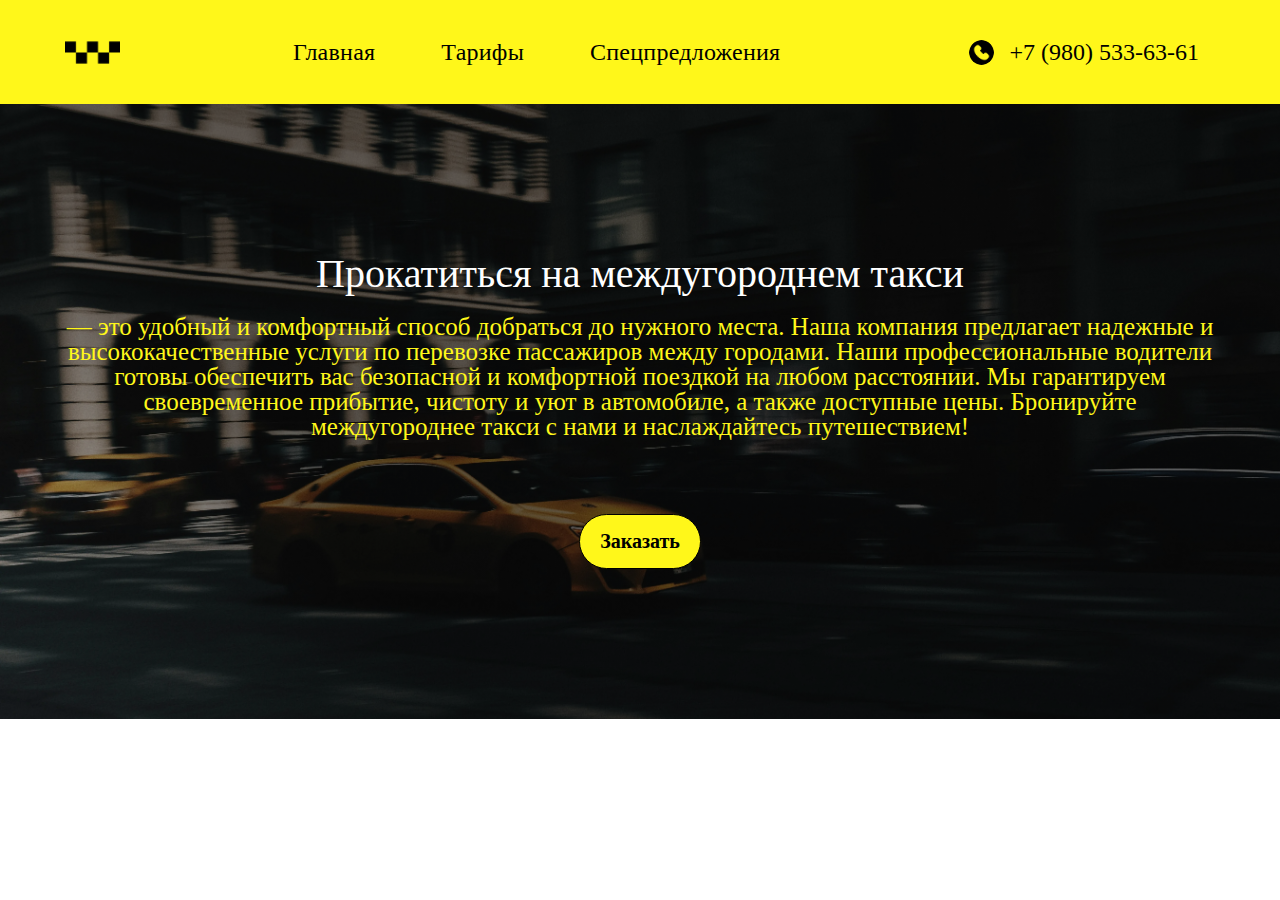
==== index.html @ 857a5210 "Add files via upload" ====
<!DOCTYPE html>
<html lang="ru">

<head>
	<title>Главная</title>
	<meta charset="UTF-8">
	<meta name="format-detection" content="telephone=no">
	<!-- <style>body{opacity: 0;}</style> -->
	<link rel="stylesheet" href="css/style.min.css?_v=20240414202553">
	<link rel="shortcut icon" href="favicon.ico">
	<!-- <meta name="robots" content="noindex, nofollow"> -->
	<meta name="viewport" content="width=device-width, initial-scale=1.0">
</head>

<body>
	<div class="wrapper">
		<header class="header">
			<div class="header__container _container">
				<a href="#"><picture><source srcset="img/taxi-logo.webp" type="image/webp"><img class="header__logo" src="img/taxi-logo.png" img></picture></a>
				<div class="header__menu menu">
					<button type="button" class="menu__icon icon-menu"><span></span></button>
					<nav class="menu__body">
						<ul class="menu__list">
							<li class="menu__item"><a href="" class="menu__link">Главная</a></li>
							<li class="menu__item"><a href="" class="menu__link">Тарифы</a></li>
							<li class="menu__item"><a href="" class="menu__link">Спецпредложения</a></li>
						</ul>
					</nav>
				</div>
				<div class="header__phone"><a class="phone__link" href="tel:+79805336361">+7 (980) 533-63-61</a></div>
			</div>
		</header>
		<main class="page">
			<section class="section__order" id="section-order">
				<div class="section__contaner __container">
					<h1 class="order__title">
						Прокатиться на междугороднем такси

					</h1>
					<p class="order__descriprtion">
						— это удобный и комфортный способ добраться до нужного места. Наша компания предлагает надежные и высококачественные услуги по перевозке пассажиров между городами. Наши профессиональные водители готовы обеспечить вас безопасной и комфортной поездкой на любом расстоянии. Мы гарантируем своевременное прибытие, чистоту и уют в автомобиле, а также доступные цены. Бронируйте междугороднее такси с нами и наслаждайтесь путешествием!
					</p>
					<button class="order__btn">Заказать</button>
				</div>
			</section>
		</main>
		<footer class="footer">
			<div class="footer__container">
			</div>
		</footer>
	</div>
	<script src="js/app.min.js?_v=20240414202553"></script>
</body>

</html>
---- css/style.min.css ----
@charset "UTF-8";*{padding:0;margin:0;border:0}*,:after,:before{-webkit-box-sizing:border-box;box-sizing:border-box}body,html{height:100%;min-width:320px}body{color:#000;line-height:1;font-family:"";font-size:.875rem;-ms-text-size-adjust:100%;-moz-text-size-adjust:100%;-webkit-text-size-adjust:100%;-webkit-font-smoothing:antialiased;-moz-osx-font-smoothing:grayscale}button,input,textarea{font-family:"";font-size:inherit}button{cursor:pointer;color:inherit;background-color:inherit}a{color:inherit}a:link,a:visited{text-decoration:none}a:hover{text-decoration:none}ul li{list-style:none}img{vertical-align:top}h1,h2,h3,h4,h5,h6{font-weight:inherit;font-size:inherit}.lock body{overflow:hidden;-ms-touch-action:none;touch-action:none}.wrapper{min-height:100%;display:-webkit-box;display:-ms-flexbox;display:flex;-webkit-box-orient:vertical;-webkit-box-direction:normal;-ms-flex-direction:column;flex-direction:column;overflow:hidden}.wrapper>main{-webkit-box-flex:1;-ms-flex:1 1 auto;flex:1 1 auto}.wrapper>*{min-width:0}[class*=__container]{margin:0 auto;max-width:71.875rem;-webkit-box-sizing:content-box;box-sizing:content-box}[class*=-ibg]{position:relative}[class*=-ibg] img{position:absolute;width:100%;height:100%;top:0;left:0;-o-object-fit:cover;object-fit:cover}[class*=-ibg_contain] img{-o-object-fit:contain;object-fit:contain}.header{background-color:#fff71a;font-size:24px;-webkit-box-shadow:0 5px 5px #000;box-shadow:0 5px 5px #000}.header__container{display:-webkit-box;display:-ms-flexbox;display:flex;-webkit-box-pack:justify;-ms-flex-pack:justify;justify-content:space-between;-webkit-box-align:center;-ms-flex-align:center;align-items:center}.header__logo{width:55px;height:55px}.header__menu{-webkit-box-align:center;-ms-flex-align:center;align-items:center;display:-webkit-box;display:-ms-flexbox;display:flex}.header__phone{display:-webkit-box;display:-ms-flexbox;display:flex;-webkit-transition:all ease-in-out .3s;transition:all ease-in-out .3s;-webkit-box-align:center;-ms-flex-align:center;align-items:center;padding:0 16px}.no-webp .header__phone::before{background:url(../img/phone.png) no-repeat left/cover}.header__phone::before{content:"";margin:0 15px 0 0;width:25px;height:25px;border-radius:50px}.header__phone a{display:block;padding:40px 0}.menu__list li:last-child{margin:0}.menu__item{font-weight:500;letter-spacing:.01em;color:#000;-webkit-transition:all .3s ease-in;transition:all .3s ease-in}.menu__link{display:block;padding:40px 33px}.icon-menu{display:none}.icon-menu{display:none}.no-webp .section__order{background:linear-gradient(57.79deg,rgba(0,0,0,.15),rgba(0,0,0,.59) 27.19% 81.02%),url(../img/order-background.jpg) no-repeat top/cover}.section__order{display:-webkit-box;display:-ms-flexbox;display:flex;padding:150px 0;height:100%;text-align:center;-webkit-box-align:center;-ms-flex-align:center;align-items:center}.order__title{font-size:40px;color:#fff}.order__descriprtion{margin:20px 0 0;color:#fff71a;display:-webkit-box;display:-ms-flexbox;display:flex;font-size:25px}.order__btn{margin:75px 0 0 0;padding:15px 20px;background-color:#fff71a;font-size:20px;border-radius:50px;border:1px solid #000;font-weight:700;-webkit-transition:all .3s ease-out;transition:all .3s ease-out}@media (min-width:47.99875em){.header__phone:hover{background-color:#000;color:#fff71a}.no-webp .header__phone:hover::before{background:url(../img/phone-hover.png) no-repeat left/cover}.header__phone:hover::before{content:"";background-color:#fff71a}.menu__list{display:-webkit-box;display:-ms-flexbox;display:flex}.menu__item:hover{background-color:#000;color:#fff71a}.order__btn:hover{background-color:#000;color:#fff71a;border:1px solid #fff71a}}@media (max-width:73.75em){[class*=__container]{max-width:60.625rem}}@media (max-width:61.99875em){[class*=__container]{max-width:46.875rem}}@media (max-width:47.99875em){[class*=__container]{max-width:none;padding:0 .9375rem}.header{font-size:18px}.header__container a{-webkit-box-ordinal-group:2;-ms-flex-order:1;order:1}.header__menu{padding:10px 0}.menu__body{-webkit-transform:translate(0,-100%);-ms-transform:translate(0,-100%);transform:translate(0,-100%);-webkit-transition:all .4s ease-in;transition:all .4s ease-in;position:fixed;width:100%;height:100%;top:0;left:0;overflow:auto;padding:60px 10px 30px 10px;background:rgba(255,255,255,.7)}.menu-open .menu__body{-webkit-transform:translate(0,0);-ms-transform:translate(0,0);transform:translate(0,0)}.menu__item{font-size:20px;display:block;text-align:center}.icon-menu{display:block;position:relative;width:1.875rem;height:1.125rem;cursor:pointer;z-index:5}.icon-menu span,.icon-menu::after,.icon-menu::before{content:"";-webkit-transition:all .3s ease 0s;transition:all .3s ease 0s;right:0;position:absolute;width:100%;height:.125rem;background-color:#000}.icon-menu::before{top:0}.icon-menu::after{bottom:0}.icon-menu span{top:calc(50% - .0625rem)}.menu-open .icon-menu span{width:0}.menu-open .icon-menu::before{top:calc(50% - .0625rem);-webkit-transform:rotate(-45deg);-ms-transform:rotate(-45deg);transform:rotate(-45deg)}.menu-open .icon-menu::after{bottom:calc(50% - .0625rem);-webkit-transform:rotate(45deg);-ms-transform:rotate(45deg);transform:rotate(45deg)}.icon-menu{display:block;position:relative;width:1.875rem;height:1.125rem;cursor:pointer;z-index:5}.icon-menu span,.icon-menu::after,.icon-menu::before{content:"";-webkit-transition:all .3s ease 0s;transition:all .3s ease 0s;right:0;position:absolute;width:100%;height:.125rem;background-color:#000}.icon-menu::before{top:0}.icon-menu::after{bottom:0}.icon-menu span{top:calc(50% - .0625rem)}.menu-open .icon-menu span{width:0}.menu-open .icon-menu::before{top:calc(50% - .0625rem);-webkit-transform:rotate(-45deg);-ms-transform:rotate(-45deg);transform:rotate(-45deg)}.menu-open .icon-menu::after{bottom:calc(50% - .0625rem);-webkit-transform:rotate(45deg);-ms-transform:rotate(45deg);transform:rotate(45deg)}}.webp .header__phone::before{background:url(../img/phone.webp) no-repeat left/cover}.webp .section__order{background:linear-gradient(57.79deg,rgba(0,0,0,.15),rgba(0,0,0,.59) 27.19% 81.02%),url(../img/order-background.webp) no-repeat top/cover}@media (min-width:47.99875em){.webp .header__phone:hover::before{background:url(../img/phone-hover.webp) no-repeat left/cover}}
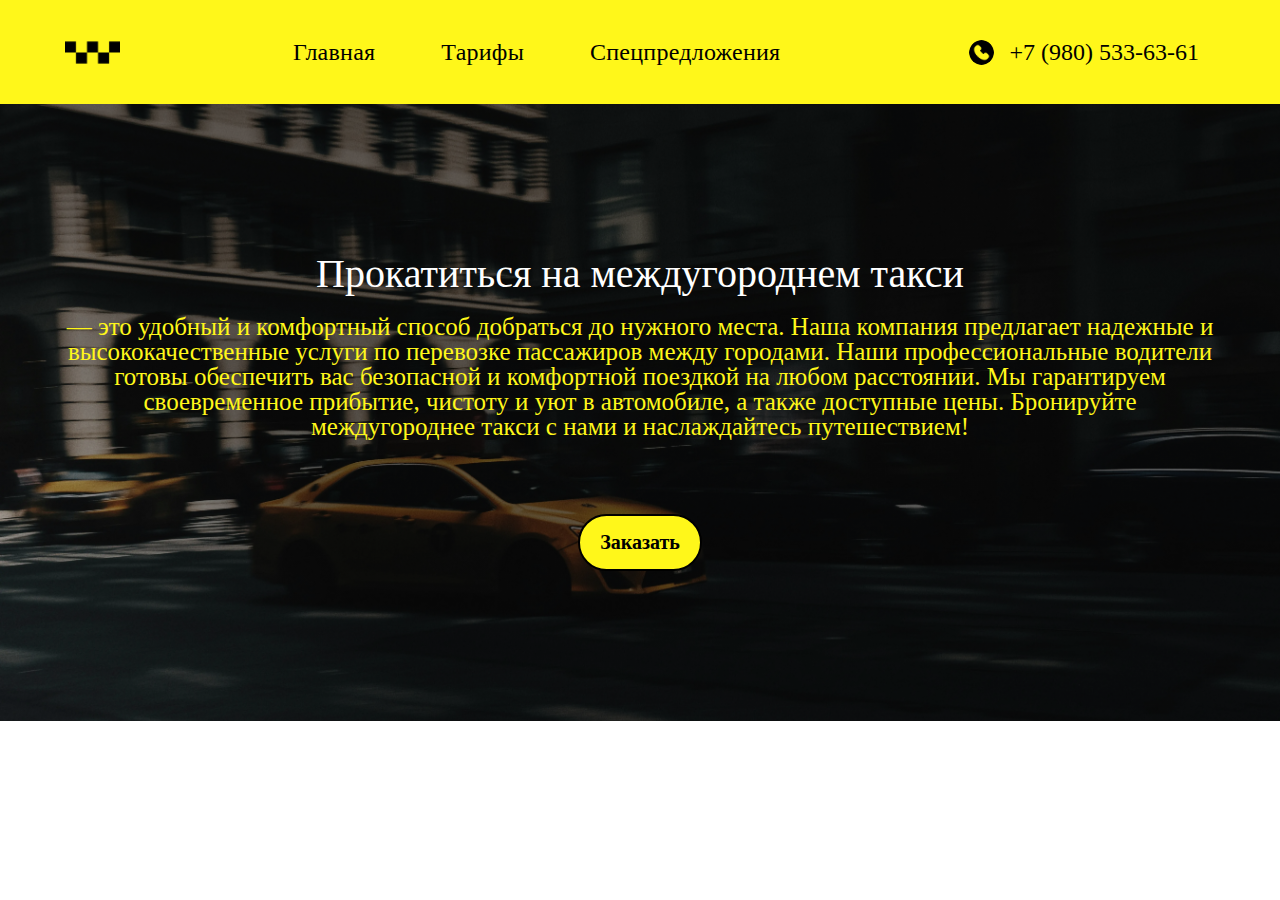
==== commit 0411747a: "Add files via upload" ====
--- a/index.html
+++ b/index.html
@@ -6,7 +6,7 @@
 	<meta charset="UTF-8">
 	<meta name="format-detection" content="telephone=no">
 	<!-- <style>body{opacity: 0;}</style> -->
-	<link rel="stylesheet" href="css/style.min.css?_v=20240414202553">
+	<link rel="stylesheet" href="css/style.min.css?_v=20240415103929">
 	<link rel="shortcut icon" href="favicon.ico">
 	<!-- <meta name="robots" content="noindex, nofollow"> -->
 	<meta name="viewport" content="width=device-width, initial-scale=1.0">
@@ -27,7 +27,9 @@
 						</ul>
 					</nav>
 				</div>
-				<div class="header__phone"><a class="phone__link" href="tel:+79805336361">+7 (980) 533-63-61</a></div>
+				<div class="header__phone">
+					<a class="phone__link" href="tel:+79805336361">+7 (980) 533-63-61</a>
+				</div>
 			</div>
 		</header>
 		<main class="page">
@@ -35,7 +37,6 @@
 				<div class="section__contaner __container">
 					<h1 class="order__title">
 						Прокатиться на междугороднем такси
-
 					</h1>
 					<p class="order__descriprtion">
 						— это удобный и комфортный способ добраться до нужного места. Наша компания предлагает надежные и высококачественные услуги по перевозке пассажиров между городами. Наши профессиональные водители готовы обеспечить вас безопасной и комфортной поездкой на любом расстоянии. Мы гарантируем своевременное прибытие, чистоту и уют в автомобиле, а также доступные цены. Бронируйте междугороднее такси с нами и наслаждайтесь путешествием!
@@ -43,13 +44,15 @@
 					<button class="order__btn">Заказать</button>
 				</div>
 			</section>
+
+			</section>
 		</main>
 		<footer class="footer">
 			<div class="footer__container">
 			</div>
 		</footer>
 	</div>
-	<script src="js/app.min.js?_v=20240414202553"></script>
+	<script src="js/app.min.js?_v=20240415103929"></script>
 </body>
 
 </html>--- a/css/style.min.css
+++ b/css/style.min.css
@@ -1 +1 @@
-@charset "UTF-8";*{padding:0;margin:0;border:0}*,:after,:before{-webkit-box-sizing:border-box;box-sizing:border-box}body,html{height:100%;min-width:320px}body{color:#000;line-height:1;font-family:"";font-size:.875rem;-ms-text-size-adjust:100%;-moz-text-size-adjust:100%;-webkit-text-size-adjust:100%;-webkit-font-smoothing:antialiased;-moz-osx-font-smoothing:grayscale}button,input,textarea{font-family:"";font-size:inherit}button{cursor:pointer;color:inherit;background-color:inherit}a{color:inherit}a:link,a:visited{text-decoration:none}a:hover{text-decoration:none}ul li{list-style:none}img{vertical-align:top}h1,h2,h3,h4,h5,h6{font-weight:inherit;font-size:inherit}.lock body{overflow:hidden;-ms-touch-action:none;touch-action:none}.wrapper{min-height:100%;display:-webkit-box;display:-ms-flexbox;display:flex;-webkit-box-orient:vertical;-webkit-box-direction:normal;-ms-flex-direction:column;flex-direction:column;overflow:hidden}.wrapper>main{-webkit-box-flex:1;-ms-flex:1 1 auto;flex:1 1 auto}.wrapper>*{min-width:0}[class*=__container]{margin:0 auto;max-width:71.875rem;-webkit-box-sizing:content-box;box-sizing:content-box}[class*=-ibg]{position:relative}[class*=-ibg] img{position:absolute;width:100%;height:100%;top:0;left:0;-o-object-fit:cover;object-fit:cover}[class*=-ibg_contain] img{-o-object-fit:contain;object-fit:contain}.header{background-color:#fff71a;font-size:24px;-webkit-box-shadow:0 5px 5px #000;box-shadow:0 5px 5px #000}.header__container{display:-webkit-box;display:-ms-flexbox;display:flex;-webkit-box-pack:justify;-ms-flex-pack:justify;justify-content:space-between;-webkit-box-align:center;-ms-flex-align:center;align-items:center}.header__logo{width:55px;height:55px}.header__menu{-webkit-box-align:center;-ms-flex-align:center;align-items:center;display:-webkit-box;display:-ms-flexbox;display:flex}.header__phone{display:-webkit-box;display:-ms-flexbox;display:flex;-webkit-transition:all ease-in-out .3s;transition:all ease-in-out .3s;-webkit-box-align:center;-ms-flex-align:center;align-items:center;padding:0 16px}.no-webp .header__phone::before{background:url(../img/phone.png) no-repeat left/cover}.header__phone::before{content:"";margin:0 15px 0 0;width:25px;height:25px;border-radius:50px}.header__phone a{display:block;padding:40px 0}.menu__list li:last-child{margin:0}.menu__item{font-weight:500;letter-spacing:.01em;color:#000;-webkit-transition:all .3s ease-in;transition:all .3s ease-in}.menu__link{display:block;padding:40px 33px}.icon-menu{display:none}.icon-menu{display:none}.no-webp .section__order{background:linear-gradient(57.79deg,rgba(0,0,0,.15),rgba(0,0,0,.59) 27.19% 81.02%),url(../img/order-background.jpg) no-repeat top/cover}.section__order{display:-webkit-box;display:-ms-flexbox;display:flex;padding:150px 0;height:100%;text-align:center;-webkit-box-align:center;-ms-flex-align:center;align-items:center}.order__title{font-size:40px;color:#fff}.order__descriprtion{margin:20px 0 0;color:#fff71a;display:-webkit-box;display:-ms-flexbox;display:flex;font-size:25px}.order__btn{margin:75px 0 0 0;padding:15px 20px;background-color:#fff71a;font-size:20px;border-radius:50px;border:1px solid #000;font-weight:700;-webkit-transition:all .3s ease-out;transition:all .3s ease-out}@media (min-width:47.99875em){.header__phone:hover{background-color:#000;color:#fff71a}.no-webp .header__phone:hover::before{background:url(../img/phone-hover.png) no-repeat left/cover}.header__phone:hover::before{content:"";background-color:#fff71a}.menu__list{display:-webkit-box;display:-ms-flexbox;display:flex}.menu__item:hover{background-color:#000;color:#fff71a}.order__btn:hover{background-color:#000;color:#fff71a;border:1px solid #fff71a}}@media (max-width:73.75em){[class*=__container]{max-width:60.625rem}}@media (max-width:61.99875em){[class*=__container]{max-width:46.875rem}}@media (max-width:47.99875em){[class*=__container]{max-width:none;padding:0 .9375rem}.header{font-size:18px}.header__container a{-webkit-box-ordinal-group:2;-ms-flex-order:1;order:1}.header__menu{padding:10px 0}.menu__body{-webkit-transform:translate(0,-100%);-ms-transform:translate(0,-100%);transform:translate(0,-100%);-webkit-transition:all .4s ease-in;transition:all .4s ease-in;position:fixed;width:100%;height:100%;top:0;left:0;overflow:auto;padding:60px 10px 30px 10px;background:rgba(255,255,255,.7)}.menu-open .menu__body{-webkit-transform:translate(0,0);-ms-transform:translate(0,0);transform:translate(0,0)}.menu__item{font-size:20px;display:block;text-align:center}.icon-menu{display:block;position:relative;width:1.875rem;height:1.125rem;cursor:pointer;z-index:5}.icon-menu span,.icon-menu::after,.icon-menu::before{content:"";-webkit-transition:all .3s ease 0s;transition:all .3s ease 0s;right:0;position:absolute;width:100%;height:.125rem;background-color:#000}.icon-menu::before{top:0}.icon-menu::after{bottom:0}.icon-menu span{top:calc(50% - .0625rem)}.menu-open .icon-menu span{width:0}.menu-open .icon-menu::before{top:calc(50% - .0625rem);-webkit-transform:rotate(-45deg);-ms-transform:rotate(-45deg);transform:rotate(-45deg)}.menu-open .icon-menu::after{bottom:calc(50% - .0625rem);-webkit-transform:rotate(45deg);-ms-transform:rotate(45deg);transform:rotate(45deg)}.icon-menu{display:block;position:relative;width:1.875rem;height:1.125rem;cursor:pointer;z-index:5}.icon-menu span,.icon-menu::after,.icon-menu::before{content:"";-webkit-transition:all .3s ease 0s;transition:all .3s ease 0s;right:0;position:absolute;width:100%;height:.125rem;background-color:#000}.icon-menu::before{top:0}.icon-menu::after{bottom:0}.icon-menu span{top:calc(50% - .0625rem)}.menu-open .icon-menu span{width:0}.menu-open .icon-menu::before{top:calc(50% - .0625rem);-webkit-transform:rotate(-45deg);-ms-transform:rotate(-45deg);transform:rotate(-45deg)}.menu-open .icon-menu::after{bottom:calc(50% - .0625rem);-webkit-transform:rotate(45deg);-ms-transform:rotate(45deg);transform:rotate(45deg)}}.webp .header__phone::before{background:url(../img/phone.webp) no-repeat left/cover}.webp .section__order{background:linear-gradient(57.79deg,rgba(0,0,0,.15),rgba(0,0,0,.59) 27.19% 81.02%),url(../img/order-background.webp) no-repeat top/cover}@media (min-width:47.99875em){.webp .header__phone:hover::before{background:url(../img/phone-hover.webp) no-repeat left/cover}}+@charset "UTF-8";*{padding:0;margin:0;border:0}*,:after,:before{-webkit-box-sizing:border-box;box-sizing:border-box}body,html{height:100%;min-width:320px}body{color:#000;line-height:1;font-family:"";font-size:.875rem;-ms-text-size-adjust:100%;-moz-text-size-adjust:100%;-webkit-text-size-adjust:100%;-webkit-font-smoothing:antialiased;-moz-osx-font-smoothing:grayscale}button,input,textarea{font-family:"";font-size:inherit}button{cursor:pointer;color:inherit;background-color:inherit}a{color:inherit}a:link,a:visited{text-decoration:none}a:hover{text-decoration:none}ul li{list-style:none}img{vertical-align:top}h1,h2,h3,h4,h5,h6{font-weight:inherit;font-size:inherit}.lock body{overflow:hidden;-ms-touch-action:none;touch-action:none}.wrapper{min-height:100%;display:-webkit-box;display:-ms-flexbox;display:flex;-webkit-box-orient:vertical;-webkit-box-direction:normal;-ms-flex-direction:column;flex-direction:column;overflow:hidden}.wrapper>main{-webkit-box-flex:1;-ms-flex:1 1 auto;flex:1 1 auto}.wrapper>*{min-width:0}[class*=__container]{margin:0 auto;max-width:71.875rem;-webkit-box-sizing:content-box;box-sizing:content-box}[class*=-ibg]{position:relative}[class*=-ibg] img{position:absolute;width:100%;height:100%;top:0;left:0;-o-object-fit:cover;object-fit:cover}[class*=-ibg_contain] img{-o-object-fit:contain;object-fit:contain}.header{background-color:#fff71a;font-size:24px;-webkit-box-shadow:0 5px 5px #000;box-shadow:0 5px 5px #000}.header__container{display:-webkit-box;display:-ms-flexbox;display:flex;-webkit-box-pack:justify;-ms-flex-pack:justify;justify-content:space-between;-webkit-box-align:center;-ms-flex-align:center;align-items:center}.header__logo{width:40px;height:40px}.header__menu{-webkit-box-align:center;-ms-flex-align:center;align-items:center;display:-webkit-box;display:-ms-flexbox;display:flex}.header__phone{display:-webkit-box;display:-ms-flexbox;display:flex;-webkit-transition:all ease-in-out .3s;transition:all ease-in-out .3s;-webkit-box-align:center;-ms-flex-align:center;align-items:center;padding:0 16px}.no-webp .header__phone::before{background:url(../img/phone.png) no-repeat left/cover}.header__phone::before{content:"";margin:0 15px 0 0;width:25px;height:25px;border-radius:50px}.header__phone a{display:block;padding:40px 0}.menu__list li:last-child{margin:0}.menu__item{font-weight:500;letter-spacing:.01em;color:#000;-webkit-transition:all .3s ease-in;transition:all .3s ease-in}.menu__link{display:block;padding:40px 33px}.sticky-bar{padding:34px 0;left:0;margin:auto;position:fixed;top:0;width:100%;-webkit-box-shadow:0 10px 15px rgba(25,25,25,.1);box-shadow:0 10px 15px rgba(25,25,25,.1);z-index:9999;-webkit-animation:.3s ease-in-out 0s normal none 1 running fadeInDown;animation:.3s ease-in-out 0s normal none 1 running fadeInDown;-webkit-box-shadow:0 10px 15px rgba(25,25,25,.1);background:#fff}.icon-menu{display:none}.icon-menu{display:none}.no-webp .section__order{background:linear-gradient(57.79deg,rgba(0,0,0,.15),rgba(0,0,0,.59) 27.19% 81.02%),url(../img/order-background.jpg) no-repeat top/cover}.section__order{display:-webkit-box;display:-ms-flexbox;display:flex;padding:50px 0;height:100%;text-align:center;-webkit-box-align:center;-ms-flex-align:center;align-items:center}.order__title{font-size:30px;color:#fff}.order__descriprtion{margin:20px 0 0;color:#fff71a;display:-webkit-box;display:-ms-flexbox;display:flex;font-size:20px}.order__btn{margin:75px 0 0 0;padding:15px 20px;background-color:#fff71a;font-size:20px;border-radius:50px;border:2px solid #000;font-weight:700;-webkit-transition:all .3s ease-out;transition:all .3s ease-out}@media (min-width:47.99875em){.header__logo{width:55px;height:55px}.menu__list{display:-webkit-box;display:-ms-flexbox;display:flex}.section__order{padding:150px 0}.order__title{font-size:40px}.order__descriprtion{font-size:25px}}@media (min-width:61.99875em){.header__phone:hover{background-color:#000;color:#fff71a}.no-webp .header__phone:hover::before{background:url(../img/phone-hover.png) no-repeat left/cover}.header__phone:hover::before{content:"";background-color:#fff71a}.menu__item:hover{background-color:#000;color:#fff71a}.order__btn:hover{background-color:#000;color:#fff71a;border:2px solid #fff71a}}@media (max-width:73.75em){[class*=__container]{max-width:60.625rem}}@media (max-width:61.99875em){[class*=__container]{max-width:46.875rem}.header{font-size:18px}}@media (max-width:47.99875em){[class*=__container]{max-width:none;padding:0 .9375rem}.header__container a{-webkit-box-ordinal-group:2;-ms-flex-order:1;order:1}.header__menu{padding:10px 0}.menu__body{-webkit-transform:translate(0,-100%);-ms-transform:translate(0,-100%);transform:translate(0,-100%);-webkit-transition:all .4s ease-in;transition:all .4s ease-in;position:fixed;display:-webkit-box;display:-ms-flexbox;display:flex;-webkit-box-align:center;-ms-flex-align:center;align-items:center;-webkit-box-pack:center;-ms-flex-pack:center;justify-content:center;width:100%;height:100%;top:0;left:0;overflow:auto;padding:60px 10px 30px 10px;background:rgba(0,0,0,.7)}.menu-open .menu__body{-webkit-transform:translate(0,0);-ms-transform:translate(0,0);transform:translate(0,0)}.menu__item{font-size:20px;color:#fff71a;text-align:center;border:1px solid #fff71a;margin:10px 0}.icon-menu{display:block;position:relative;width:1.875rem;height:1.125rem;cursor:pointer;z-index:5}.icon-menu span,.icon-menu::after,.icon-menu::before{content:"";-webkit-transition:all .3s ease 0s;transition:all .3s ease 0s;right:0;position:absolute;width:100%;height:.125rem;background-color:#000}.icon-menu::before{top:0}.icon-menu::after{bottom:0}.icon-menu span{top:calc(50% - .0625rem)}.menu-open .icon-menu span{width:0}.menu-open .icon-menu::before{top:calc(50% - .0625rem);-webkit-transform:rotate(-45deg);-ms-transform:rotate(-45deg);transform:rotate(-45deg);background-color:#fff71a}.menu-open .icon-menu::after{bottom:calc(50% - .0625rem);-webkit-transform:rotate(45deg);-ms-transform:rotate(45deg);transform:rotate(45deg);background-color:#fff71a}.icon-menu{display:block;position:relative;width:1.875rem;height:1.125rem;cursor:pointer;z-index:5}.icon-menu span,.icon-menu::after,.icon-menu::before{content:"";-webkit-transition:all .3s ease 0s;transition:all .3s ease 0s;right:0;position:absolute;width:100%;height:.125rem;background-color:#000}.icon-menu::before{top:0}.icon-menu::after{bottom:0}.icon-menu span{top:calc(50% - .0625rem)}.menu-open .icon-menu span{width:0}.menu-open .icon-menu::before{top:calc(50% - .0625rem);-webkit-transform:rotate(-45deg);-ms-transform:rotate(-45deg);transform:rotate(-45deg)}.menu-open .icon-menu::after{bottom:calc(50% - .0625rem);-webkit-transform:rotate(45deg);-ms-transform:rotate(45deg);transform:rotate(45deg)}}.webp .header__phone::before{background:url(../img/phone.webp) no-repeat left/cover}.webp .section__order{background:linear-gradient(57.79deg,rgba(0,0,0,.15),rgba(0,0,0,.59) 27.19% 81.02%),url(../img/order-background.webp) no-repeat top/cover}@media (min-width:61.99875em){.webp .header__phone:hover::before{background:url(../img/phone-hover.webp) no-repeat left/cover}}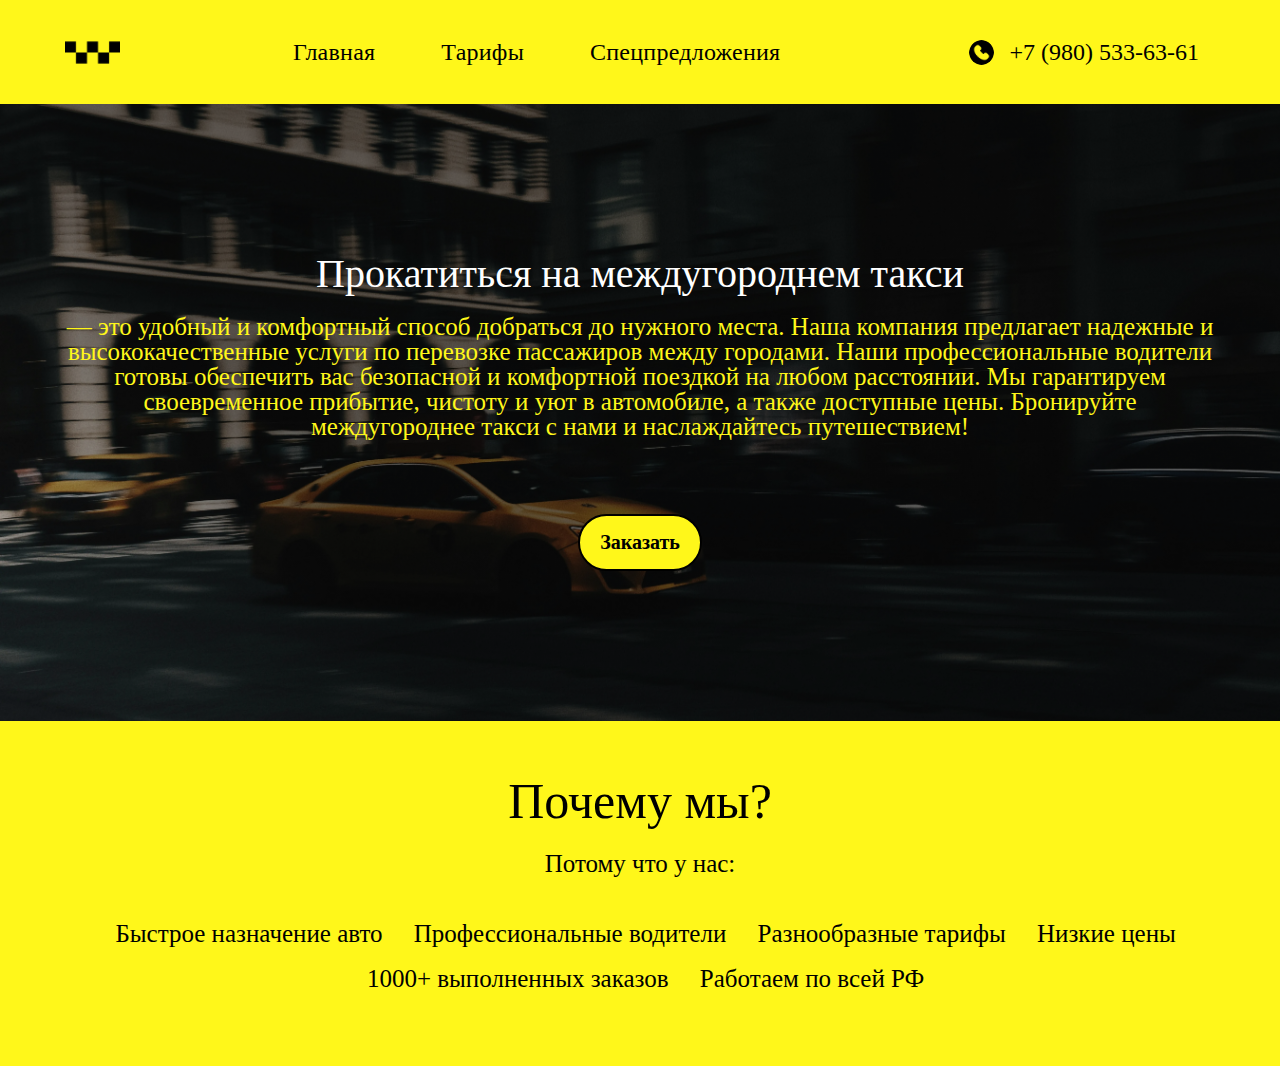
==== commit 81532976: "Add files via upload" ====
--- a/index.html
+++ b/index.html
@@ -6,7 +6,7 @@
 	<meta charset="UTF-8">
 	<meta name="format-detection" content="telephone=no">
 	<!-- <style>body{opacity: 0;}</style> -->
-	<link rel="stylesheet" href="css/style.min.css?_v=20240415103929">
+	<link rel="stylesheet" href="css/style.min.css?_v=20240415115052">
 	<link rel="shortcut icon" href="favicon.ico">
 	<!-- <meta name="robots" content="noindex, nofollow"> -->
 	<meta name="viewport" content="width=device-width, initial-scale=1.0">
@@ -44,6 +44,38 @@
 					<button class="order__btn">Заказать</button>
 				</div>
 			</section>
+			<section class="section__about">
+				<div class="section__contaner __container">
+					<div class="about">
+
+						<h2 class="about__title">
+							Почему мы?
+						</h2>
+						<p class="about__description">
+							Потому что у нас:
+						</p>
+						<ul class="about__list">
+							<li class="about__item">
+								Быстрое назначение авто
+							</li>
+							<li class="about__item">
+								Профессиональные водители
+							</li>
+							<li class="about__item">
+								Разнообразные тарифы
+							</li>
+							<li class="about__item">
+								Низкие цены
+							</li>
+							<li class="about__item">
+								1000+ выполненных заказов
+							</li>
+							<li class="about__item">
+								Работаем по всей РФ
+							</li>
+						</ul>
+					</div>
+				</div>
 
 			</section>
 		</main>
@@ -52,7 +84,7 @@
 			</div>
 		</footer>
 	</div>
-	<script src="js/app.min.js?_v=20240415103929"></script>
+	<script src="js/app.min.js?_v=20240415115052"></script>
 </body>
 
 </html>--- a/css/style.min.css
+++ b/css/style.min.css
@@ -1 +1 @@
-@charset "UTF-8";*{padding:0;margin:0;border:0}*,:after,:before{-webkit-box-sizing:border-box;box-sizing:border-box}body,html{height:100%;min-width:320px}body{color:#000;line-height:1;font-family:"";font-size:.875rem;-ms-text-size-adjust:100%;-moz-text-size-adjust:100%;-webkit-text-size-adjust:100%;-webkit-font-smoothing:antialiased;-moz-osx-font-smoothing:grayscale}button,input,textarea{font-family:"";font-size:inherit}button{cursor:pointer;color:inherit;background-color:inherit}a{color:inherit}a:link,a:visited{text-decoration:none}a:hover{text-decoration:none}ul li{list-style:none}img{vertical-align:top}h1,h2,h3,h4,h5,h6{font-weight:inherit;font-size:inherit}.lock body{overflow:hidden;-ms-touch-action:none;touch-action:none}.wrapper{min-height:100%;display:-webkit-box;display:-ms-flexbox;display:flex;-webkit-box-orient:vertical;-webkit-box-direction:normal;-ms-flex-direction:column;flex-direction:column;overflow:hidden}.wrapper>main{-webkit-box-flex:1;-ms-flex:1 1 auto;flex:1 1 auto}.wrapper>*{min-width:0}[class*=__container]{margin:0 auto;max-width:71.875rem;-webkit-box-sizing:content-box;box-sizing:content-box}[class*=-ibg]{position:relative}[class*=-ibg] img{position:absolute;width:100%;height:100%;top:0;left:0;-o-object-fit:cover;object-fit:cover}[class*=-ibg_contain] img{-o-object-fit:contain;object-fit:contain}.header{background-color:#fff71a;font-size:24px;-webkit-box-shadow:0 5px 5px #000;box-shadow:0 5px 5px #000}.header__container{display:-webkit-box;display:-ms-flexbox;display:flex;-webkit-box-pack:justify;-ms-flex-pack:justify;justify-content:space-between;-webkit-box-align:center;-ms-flex-align:center;align-items:center}.header__logo{width:40px;height:40px}.header__menu{-webkit-box-align:center;-ms-flex-align:center;align-items:center;display:-webkit-box;display:-ms-flexbox;display:flex}.header__phone{display:-webkit-box;display:-ms-flexbox;display:flex;-webkit-transition:all ease-in-out .3s;transition:all ease-in-out .3s;-webkit-box-align:center;-ms-flex-align:center;align-items:center;padding:0 16px}.no-webp .header__phone::before{background:url(../img/phone.png) no-repeat left/cover}.header__phone::before{content:"";margin:0 15px 0 0;width:25px;height:25px;border-radius:50px}.header__phone a{display:block;padding:40px 0}.menu__list li:last-child{margin:0}.menu__item{font-weight:500;letter-spacing:.01em;color:#000;-webkit-transition:all .3s ease-in;transition:all .3s ease-in}.menu__link{display:block;padding:40px 33px}.sticky-bar{padding:34px 0;left:0;margin:auto;position:fixed;top:0;width:100%;-webkit-box-shadow:0 10px 15px rgba(25,25,25,.1);box-shadow:0 10px 15px rgba(25,25,25,.1);z-index:9999;-webkit-animation:.3s ease-in-out 0s normal none 1 running fadeInDown;animation:.3s ease-in-out 0s normal none 1 running fadeInDown;-webkit-box-shadow:0 10px 15px rgba(25,25,25,.1);background:#fff}.icon-menu{display:none}.icon-menu{display:none}.no-webp .section__order{background:linear-gradient(57.79deg,rgba(0,0,0,.15),rgba(0,0,0,.59) 27.19% 81.02%),url(../img/order-background.jpg) no-repeat top/cover}.section__order{display:-webkit-box;display:-ms-flexbox;display:flex;padding:50px 0;height:100%;text-align:center;-webkit-box-align:center;-ms-flex-align:center;align-items:center}.order__title{font-size:30px;color:#fff}.order__descriprtion{margin:20px 0 0;color:#fff71a;display:-webkit-box;display:-ms-flexbox;display:flex;font-size:20px}.order__btn{margin:75px 0 0 0;padding:15px 20px;background-color:#fff71a;font-size:20px;border-radius:50px;border:2px solid #000;font-weight:700;-webkit-transition:all .3s ease-out;transition:all .3s ease-out}@media (min-width:47.99875em){.header__logo{width:55px;height:55px}.menu__list{display:-webkit-box;display:-ms-flexbox;display:flex}.section__order{padding:150px 0}.order__title{font-size:40px}.order__descriprtion{font-size:25px}}@media (min-width:61.99875em){.header__phone:hover{background-color:#000;color:#fff71a}.no-webp .header__phone:hover::before{background:url(../img/phone-hover.png) no-repeat left/cover}.header__phone:hover::before{content:"";background-color:#fff71a}.menu__item:hover{background-color:#000;color:#fff71a}.order__btn:hover{background-color:#000;color:#fff71a;border:2px solid #fff71a}}@media (max-width:73.75em){[class*=__container]{max-width:60.625rem}}@media (max-width:61.99875em){[class*=__container]{max-width:46.875rem}.header{font-size:18px}}@media (max-width:47.99875em){[class*=__container]{max-width:none;padding:0 .9375rem}.header__container a{-webkit-box-ordinal-group:2;-ms-flex-order:1;order:1}.header__menu{padding:10px 0}.menu__body{-webkit-transform:translate(0,-100%);-ms-transform:translate(0,-100%);transform:translate(0,-100%);-webkit-transition:all .4s ease-in;transition:all .4s ease-in;position:fixed;display:-webkit-box;display:-ms-flexbox;display:flex;-webkit-box-align:center;-ms-flex-align:center;align-items:center;-webkit-box-pack:center;-ms-flex-pack:center;justify-content:center;width:100%;height:100%;top:0;left:0;overflow:auto;padding:60px 10px 30px 10px;background:rgba(0,0,0,.7)}.menu-open .menu__body{-webkit-transform:translate(0,0);-ms-transform:translate(0,0);transform:translate(0,0)}.menu__item{font-size:20px;color:#fff71a;text-align:center;border:1px solid #fff71a;margin:10px 0}.icon-menu{display:block;position:relative;width:1.875rem;height:1.125rem;cursor:pointer;z-index:5}.icon-menu span,.icon-menu::after,.icon-menu::before{content:"";-webkit-transition:all .3s ease 0s;transition:all .3s ease 0s;right:0;position:absolute;width:100%;height:.125rem;background-color:#000}.icon-menu::before{top:0}.icon-menu::after{bottom:0}.icon-menu span{top:calc(50% - .0625rem)}.menu-open .icon-menu span{width:0}.menu-open .icon-menu::before{top:calc(50% - .0625rem);-webkit-transform:rotate(-45deg);-ms-transform:rotate(-45deg);transform:rotate(-45deg);background-color:#fff71a}.menu-open .icon-menu::after{bottom:calc(50% - .0625rem);-webkit-transform:rotate(45deg);-ms-transform:rotate(45deg);transform:rotate(45deg);background-color:#fff71a}.icon-menu{display:block;position:relative;width:1.875rem;height:1.125rem;cursor:pointer;z-index:5}.icon-menu span,.icon-menu::after,.icon-menu::before{content:"";-webkit-transition:all .3s ease 0s;transition:all .3s ease 0s;right:0;position:absolute;width:100%;height:.125rem;background-color:#000}.icon-menu::before{top:0}.icon-menu::after{bottom:0}.icon-menu span{top:calc(50% - .0625rem)}.menu-open .icon-menu span{width:0}.menu-open .icon-menu::before{top:calc(50% - .0625rem);-webkit-transform:rotate(-45deg);-ms-transform:rotate(-45deg);transform:rotate(-45deg)}.menu-open .icon-menu::after{bottom:calc(50% - .0625rem);-webkit-transform:rotate(45deg);-ms-transform:rotate(45deg);transform:rotate(45deg)}}.webp .header__phone::before{background:url(../img/phone.webp) no-repeat left/cover}.webp .section__order{background:linear-gradient(57.79deg,rgba(0,0,0,.15),rgba(0,0,0,.59) 27.19% 81.02%),url(../img/order-background.webp) no-repeat top/cover}@media (min-width:61.99875em){.webp .header__phone:hover::before{background:url(../img/phone-hover.webp) no-repeat left/cover}}+@charset "UTF-8";*{padding:0;margin:0;border:0}*,:after,:before{-webkit-box-sizing:border-box;box-sizing:border-box}body,html{height:100%;min-width:320px}body{color:#000;line-height:1;font-family:"";font-size:.875rem;-ms-text-size-adjust:100%;-moz-text-size-adjust:100%;-webkit-text-size-adjust:100%;-webkit-font-smoothing:antialiased;-moz-osx-font-smoothing:grayscale}button,input,textarea{font-family:"";font-size:inherit}button{cursor:pointer;color:inherit;background-color:inherit}a{color:inherit}a:link,a:visited{text-decoration:none}a:hover{text-decoration:none}ul li{list-style:none}img{vertical-align:top}h1,h2,h3,h4,h5,h6{font-weight:inherit;font-size:inherit}.lock body{overflow:hidden;-ms-touch-action:none;touch-action:none}.wrapper{min-height:100%;display:-webkit-box;display:-ms-flexbox;display:flex;-webkit-box-orient:vertical;-webkit-box-direction:normal;-ms-flex-direction:column;flex-direction:column;overflow:hidden}.wrapper>main{-webkit-box-flex:1;-ms-flex:1 1 auto;flex:1 1 auto}.wrapper>*{min-width:0}[class*=__container]{margin:0 auto;max-width:71.875rem;-webkit-box-sizing:content-box;box-sizing:content-box}[class*=-ibg]{position:relative}[class*=-ibg] img{position:absolute;width:100%;height:100%;top:0;left:0;-o-object-fit:cover;object-fit:cover}[class*=-ibg_contain] img{-o-object-fit:contain;object-fit:contain}.header{background-color:#fff71a;font-size:24px;-webkit-box-shadow:0 5px 5px #000;box-shadow:0 5px 5px #000}.header__container{display:-webkit-box;display:-ms-flexbox;display:flex;-webkit-box-pack:justify;-ms-flex-pack:justify;justify-content:space-between;-webkit-box-align:center;-ms-flex-align:center;align-items:center}.header__logo{width:40px;height:40px}.header__menu{-webkit-box-align:center;-ms-flex-align:center;align-items:center;display:-webkit-box;display:-ms-flexbox;display:flex}.header__phone{display:-webkit-box;display:-ms-flexbox;display:flex;-webkit-transition:all ease-in-out .3s;transition:all ease-in-out .3s;-webkit-box-align:center;-ms-flex-align:center;align-items:center;padding:0 16px}.no-webp .header__phone::before{background:url(../img/phone.png) no-repeat left/cover}.header__phone::before{content:"";margin:0 15px 0 0;width:25px;height:25px;border-radius:50px}.header__phone a{display:block;padding:40px 0}.menu__list li:last-child{margin:0}.menu__item{font-weight:500;letter-spacing:.01em;color:#000;-webkit-transition:all .3s ease-in;transition:all .3s ease-in}.menu__link{display:block;padding:40px 33px}.sticky-bar{padding:34px 0;left:0;margin:auto;position:fixed;top:0;width:100%;-webkit-box-shadow:0 10px 15px rgba(25,25,25,.1);box-shadow:0 10px 15px rgba(25,25,25,.1);z-index:9999;-webkit-animation:.3s ease-in-out 0s normal none 1 running fadeInDown;animation:.3s ease-in-out 0s normal none 1 running fadeInDown;-webkit-box-shadow:0 10px 15px rgba(25,25,25,.1);background:#fff}.icon-menu{display:none}.icon-menu{display:none}.no-webp .section__order{background:linear-gradient(57.79deg,rgba(0,0,0,.15),rgba(0,0,0,.59) 27.19% 81.02%),url(../img/order-background.jpg) no-repeat top/cover}.section__order{display:-webkit-box;display:-ms-flexbox;display:flex;padding:50px 0;height:100%;text-align:center;-webkit-box-align:center;-ms-flex-align:center;align-items:center}.order__title{font-size:30px;color:#fff}.order__descriprtion{margin:20px 0 0;color:#fff71a;display:-webkit-box;display:-ms-flexbox;display:flex;font-size:20px}.order__btn{margin:75px 0 0 0;padding:15px 20px;background-color:#fff71a;font-size:20px;border-radius:50px;border:2px solid #000;font-weight:700;-webkit-transition:all .3s ease-out;transition:all .3s ease-out}.section__about{background-color:#fff71a;padding:55px 0}.about{text-align:center}.about__title{font-size:50px}.about__description{margin:25px 0;font-size:25px}.about__list{display:-webkit-box;display:-ms-flexbox;display:flex;-ms-flex-wrap:wrap;flex-wrap:wrap;text-align:start;margin:20px 0}.about__item{margin:20px 10px 0 0;-webkit-box-align:center;-ms-flex-align:center;align-items:center;font-size:25px}.no-webp .about__item::before{background:url(../img/check-mark.png) no-repeat left/cover}.about__item::before{content:"";display:inline-block;width:15px;height:15px;left:0}@media (min-width:47.99875em){.header__logo{width:55px;height:55px}.menu__list{display:-webkit-box;display:-ms-flexbox;display:flex}.section__order{padding:150px 0}.order__title{font-size:40px}.order__descriprtion{font-size:25px}.about__list{-webkit-box-pack:center;-ms-flex-pack:center;justify-content:center}}@media (min-width:61.99875em){.header__phone:hover{background-color:#000;color:#fff71a}.no-webp .header__phone:hover::before{background:url(../img/phone-hover.png) no-repeat left/cover}.header__phone:hover::before{content:"";background-color:#fff71a}.menu__item:hover{background-color:#000;color:#fff71a}.order__btn:hover{background-color:#000;color:#fff71a;border:2px solid #fff71a}}@media (max-width:73.75em){[class*=__container]{max-width:60.625rem}}@media (max-width:61.99875em){[class*=__container]{max-width:46.875rem}.header{font-size:18px}}@media (max-width:47.99875em){[class*=__container]{max-width:none;padding:0 .9375rem}.header__container a{-webkit-box-ordinal-group:2;-ms-flex-order:1;order:1}.header__menu{padding:10px 0}.menu__body{-webkit-transform:translate(0,-100%);-ms-transform:translate(0,-100%);transform:translate(0,-100%);-webkit-transition:all .4s ease-in;transition:all .4s ease-in;position:fixed;display:-webkit-box;display:-ms-flexbox;display:flex;-webkit-box-align:center;-ms-flex-align:center;align-items:center;-webkit-box-pack:center;-ms-flex-pack:center;justify-content:center;width:100%;height:100%;top:0;left:0;overflow:auto;padding:60px 10px 30px 10px;background:rgba(0,0,0,.7)}.menu-open .menu__body{-webkit-transform:translate(0,0);-ms-transform:translate(0,0);transform:translate(0,0)}.menu__item{font-size:20px;color:#fff71a;text-align:center;border:1px solid #fff71a;margin:10px 0}.icon-menu{display:block;position:relative;width:1.875rem;height:1.125rem;cursor:pointer;z-index:5}.icon-menu span,.icon-menu::after,.icon-menu::before{content:"";-webkit-transition:all .3s ease 0s;transition:all .3s ease 0s;right:0;position:absolute;width:100%;height:.125rem;background-color:#000}.icon-menu::before{top:0}.icon-menu::after{bottom:0}.icon-menu span{top:calc(50% - .0625rem)}.menu-open .icon-menu span{width:0}.menu-open .icon-menu::before{top:calc(50% - .0625rem);-webkit-transform:rotate(-45deg);-ms-transform:rotate(-45deg);transform:rotate(-45deg);background-color:#fff71a}.menu-open .icon-menu::after{bottom:calc(50% - .0625rem);-webkit-transform:rotate(45deg);-ms-transform:rotate(45deg);transform:rotate(45deg);background-color:#fff71a}.icon-menu{display:block;position:relative;width:1.875rem;height:1.125rem;cursor:pointer;z-index:5}.icon-menu span,.icon-menu::after,.icon-menu::before{content:"";-webkit-transition:all .3s ease 0s;transition:all .3s ease 0s;right:0;position:absolute;width:100%;height:.125rem;background-color:#000}.icon-menu::before{top:0}.icon-menu::after{bottom:0}.icon-menu span{top:calc(50% - .0625rem)}.menu-open .icon-menu span{width:0}.menu-open .icon-menu::before{top:calc(50% - .0625rem);-webkit-transform:rotate(-45deg);-ms-transform:rotate(-45deg);transform:rotate(-45deg)}.menu-open .icon-menu::after{bottom:calc(50% - .0625rem);-webkit-transform:rotate(45deg);-ms-transform:rotate(45deg);transform:rotate(45deg)}}.webp .header__phone::before{background:url(../img/phone.webp) no-repeat left/cover}.webp .section__order{background:linear-gradient(57.79deg,rgba(0,0,0,.15),rgba(0,0,0,.59) 27.19% 81.02%),url(../img/order-background.webp) no-repeat top/cover}.webp .about__item::before{background:url(../img/check-mark.webp) no-repeat left/cover}@media (min-width:61.99875em){.webp .header__phone:hover::before{background:url(../img/phone-hover.webp) no-repeat left/cover}}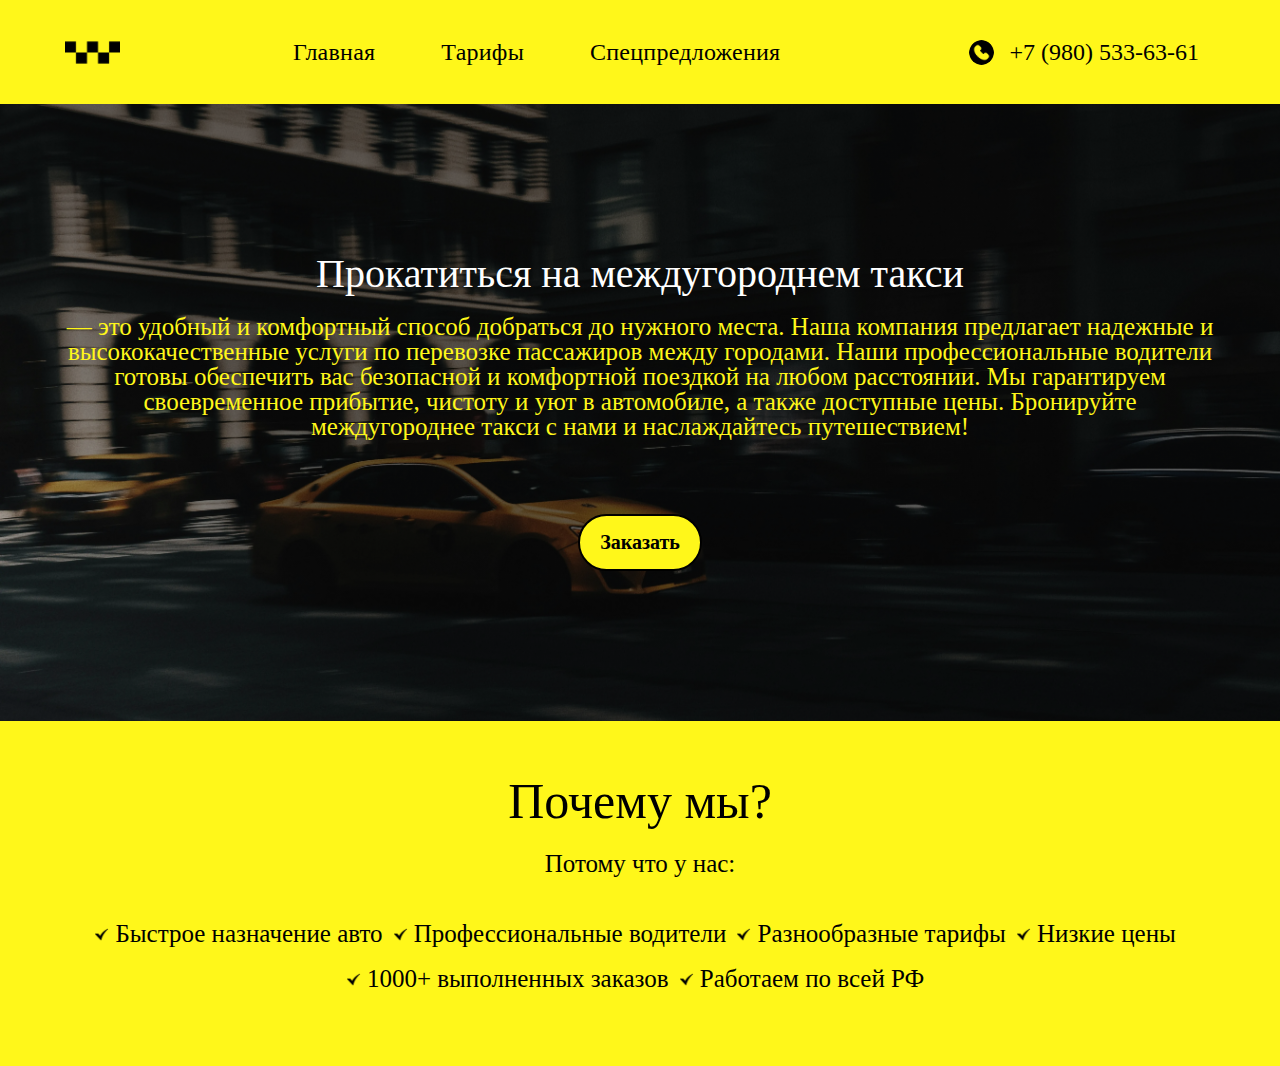
==== commit c829829f: "Add files via upload" ====
--- a/index.html
+++ b/index.html
@@ -6,7 +6,7 @@
 	<meta charset="UTF-8">
 	<meta name="format-detection" content="telephone=no">
 	<!-- <style>body{opacity: 0;}</style> -->
-	<link rel="stylesheet" href="css/style.min.css?_v=20240415115052">
+	<link rel="stylesheet" href="css/style.min.css?_v=20240415214426">
 	<link rel="shortcut icon" href="favicon.ico">
 	<!-- <meta name="robots" content="noindex, nofollow"> -->
 	<meta name="viewport" content="width=device-width, initial-scale=1.0">
@@ -84,7 +84,7 @@
 			</div>
 		</footer>
 	</div>
-	<script src="js/app.min.js?_v=20240415115052"></script>
+	<script src="js/app.min.js?_v=20240415214426"></script>
 </body>
 
 </html>--- a/css/style.min.css
+++ b/css/style.min.css
@@ -1 +1 @@
-@charset "UTF-8";*{padding:0;margin:0;border:0}*,:after,:before{-webkit-box-sizing:border-box;box-sizing:border-box}body,html{height:100%;min-width:320px}body{color:#000;line-height:1;font-family:"";font-size:.875rem;-ms-text-size-adjust:100%;-moz-text-size-adjust:100%;-webkit-text-size-adjust:100%;-webkit-font-smoothing:antialiased;-moz-osx-font-smoothing:grayscale}button,input,textarea{font-family:"";font-size:inherit}button{cursor:pointer;color:inherit;background-color:inherit}a{color:inherit}a:link,a:visited{text-decoration:none}a:hover{text-decoration:none}ul li{list-style:none}img{vertical-align:top}h1,h2,h3,h4,h5,h6{font-weight:inherit;font-size:inherit}.lock body{overflow:hidden;-ms-touch-action:none;touch-action:none}.wrapper{min-height:100%;display:-webkit-box;display:-ms-flexbox;display:flex;-webkit-box-orient:vertical;-webkit-box-direction:normal;-ms-flex-direction:column;flex-direction:column;overflow:hidden}.wrapper>main{-webkit-box-flex:1;-ms-flex:1 1 auto;flex:1 1 auto}.wrapper>*{min-width:0}[class*=__container]{margin:0 auto;max-width:71.875rem;-webkit-box-sizing:content-box;box-sizing:content-box}[class*=-ibg]{position:relative}[class*=-ibg] img{position:absolute;width:100%;height:100%;top:0;left:0;-o-object-fit:cover;object-fit:cover}[class*=-ibg_contain] img{-o-object-fit:contain;object-fit:contain}.header{background-color:#fff71a;font-size:24px;-webkit-box-shadow:0 5px 5px #000;box-shadow:0 5px 5px #000}.header__container{display:-webkit-box;display:-ms-flexbox;display:flex;-webkit-box-pack:justify;-ms-flex-pack:justify;justify-content:space-between;-webkit-box-align:center;-ms-flex-align:center;align-items:center}.header__logo{width:40px;height:40px}.header__menu{-webkit-box-align:center;-ms-flex-align:center;align-items:center;display:-webkit-box;display:-ms-flexbox;display:flex}.header__phone{display:-webkit-box;display:-ms-flexbox;display:flex;-webkit-transition:all ease-in-out .3s;transition:all ease-in-out .3s;-webkit-box-align:center;-ms-flex-align:center;align-items:center;padding:0 16px}.no-webp .header__phone::before{background:url(../img/phone.png) no-repeat left/cover}.header__phone::before{content:"";margin:0 15px 0 0;width:25px;height:25px;border-radius:50px}.header__phone a{display:block;padding:40px 0}.menu__list li:last-child{margin:0}.menu__item{font-weight:500;letter-spacing:.01em;color:#000;-webkit-transition:all .3s ease-in;transition:all .3s ease-in}.menu__link{display:block;padding:40px 33px}.sticky-bar{padding:34px 0;left:0;margin:auto;position:fixed;top:0;width:100%;-webkit-box-shadow:0 10px 15px rgba(25,25,25,.1);box-shadow:0 10px 15px rgba(25,25,25,.1);z-index:9999;-webkit-animation:.3s ease-in-out 0s normal none 1 running fadeInDown;animation:.3s ease-in-out 0s normal none 1 running fadeInDown;-webkit-box-shadow:0 10px 15px rgba(25,25,25,.1);background:#fff}.icon-menu{display:none}.icon-menu{display:none}.no-webp .section__order{background:linear-gradient(57.79deg,rgba(0,0,0,.15),rgba(0,0,0,.59) 27.19% 81.02%),url(../img/order-background.jpg) no-repeat top/cover}.section__order{display:-webkit-box;display:-ms-flexbox;display:flex;padding:50px 0;height:100%;text-align:center;-webkit-box-align:center;-ms-flex-align:center;align-items:center}.order__title{font-size:30px;color:#fff}.order__descriprtion{margin:20px 0 0;color:#fff71a;display:-webkit-box;display:-ms-flexbox;display:flex;font-size:20px}.order__btn{margin:75px 0 0 0;padding:15px 20px;background-color:#fff71a;font-size:20px;border-radius:50px;border:2px solid #000;font-weight:700;-webkit-transition:all .3s ease-out;transition:all .3s ease-out}.section__about{background-color:#fff71a;padding:55px 0}.about{text-align:center}.about__title{font-size:50px}.about__description{margin:25px 0;font-size:25px}.about__list{display:-webkit-box;display:-ms-flexbox;display:flex;-ms-flex-wrap:wrap;flex-wrap:wrap;text-align:start;margin:20px 0}.about__item{margin:20px 10px 0 0;-webkit-box-align:center;-ms-flex-align:center;align-items:center;font-size:25px}.no-webp .about__item::before{background:url(../img/check-mark.png) no-repeat left/cover}.about__item::before{content:"";display:inline-block;width:15px;height:15px;left:0}@media (min-width:47.99875em){.header__logo{width:55px;height:55px}.menu__list{display:-webkit-box;display:-ms-flexbox;display:flex}.section__order{padding:150px 0}.order__title{font-size:40px}.order__descriprtion{font-size:25px}.about__list{-webkit-box-pack:center;-ms-flex-pack:center;justify-content:center}}@media (min-width:61.99875em){.header__phone:hover{background-color:#000;color:#fff71a}.no-webp .header__phone:hover::before{background:url(../img/phone-hover.png) no-repeat left/cover}.header__phone:hover::before{content:"";background-color:#fff71a}.menu__item:hover{background-color:#000;color:#fff71a}.order__btn:hover{background-color:#000;color:#fff71a;border:2px solid #fff71a}}@media (max-width:73.75em){[class*=__container]{max-width:60.625rem}}@media (max-width:61.99875em){[class*=__container]{max-width:46.875rem}.header{font-size:18px}}@media (max-width:47.99875em){[class*=__container]{max-width:none;padding:0 .9375rem}.header__container a{-webkit-box-ordinal-group:2;-ms-flex-order:1;order:1}.header__menu{padding:10px 0}.menu__body{-webkit-transform:translate(0,-100%);-ms-transform:translate(0,-100%);transform:translate(0,-100%);-webkit-transition:all .4s ease-in;transition:all .4s ease-in;position:fixed;display:-webkit-box;display:-ms-flexbox;display:flex;-webkit-box-align:center;-ms-flex-align:center;align-items:center;-webkit-box-pack:center;-ms-flex-pack:center;justify-content:center;width:100%;height:100%;top:0;left:0;overflow:auto;padding:60px 10px 30px 10px;background:rgba(0,0,0,.7)}.menu-open .menu__body{-webkit-transform:translate(0,0);-ms-transform:translate(0,0);transform:translate(0,0)}.menu__item{font-size:20px;color:#fff71a;text-align:center;border:1px solid #fff71a;margin:10px 0}.icon-menu{display:block;position:relative;width:1.875rem;height:1.125rem;cursor:pointer;z-index:5}.icon-menu span,.icon-menu::after,.icon-menu::before{content:"";-webkit-transition:all .3s ease 0s;transition:all .3s ease 0s;right:0;position:absolute;width:100%;height:.125rem;background-color:#000}.icon-menu::before{top:0}.icon-menu::after{bottom:0}.icon-menu span{top:calc(50% - .0625rem)}.menu-open .icon-menu span{width:0}.menu-open .icon-menu::before{top:calc(50% - .0625rem);-webkit-transform:rotate(-45deg);-ms-transform:rotate(-45deg);transform:rotate(-45deg);background-color:#fff71a}.menu-open .icon-menu::after{bottom:calc(50% - .0625rem);-webkit-transform:rotate(45deg);-ms-transform:rotate(45deg);transform:rotate(45deg);background-color:#fff71a}.icon-menu{display:block;position:relative;width:1.875rem;height:1.125rem;cursor:pointer;z-index:5}.icon-menu span,.icon-menu::after,.icon-menu::before{content:"";-webkit-transition:all .3s ease 0s;transition:all .3s ease 0s;right:0;position:absolute;width:100%;height:.125rem;background-color:#000}.icon-menu::before{top:0}.icon-menu::after{bottom:0}.icon-menu span{top:calc(50% - .0625rem)}.menu-open .icon-menu span{width:0}.menu-open .icon-menu::before{top:calc(50% - .0625rem);-webkit-transform:rotate(-45deg);-ms-transform:rotate(-45deg);transform:rotate(-45deg)}.menu-open .icon-menu::after{bottom:calc(50% - .0625rem);-webkit-transform:rotate(45deg);-ms-transform:rotate(45deg);transform:rotate(45deg)}}.webp .header__phone::before{background:url(../img/phone.webp) no-repeat left/cover}.webp .section__order{background:linear-gradient(57.79deg,rgba(0,0,0,.15),rgba(0,0,0,.59) 27.19% 81.02%),url(../img/order-background.webp) no-repeat top/cover}.webp .about__item::before{background:url(../img/check-mark.webp) no-repeat left/cover}@media (min-width:61.99875em){.webp .header__phone:hover::before{background:url(../img/phone-hover.webp) no-repeat left/cover}}+@charset "UTF-8";*{padding:0;margin:0;border:0}*,:after,:before{-webkit-box-sizing:border-box;box-sizing:border-box}body,html{height:100%;min-width:320px}body{color:#000;line-height:1;font-family:"";font-size:.875rem;-ms-text-size-adjust:100%;-moz-text-size-adjust:100%;-webkit-text-size-adjust:100%;-webkit-font-smoothing:antialiased;-moz-osx-font-smoothing:grayscale}button,input,textarea{font-family:"";font-size:inherit}button{cursor:pointer;color:inherit;background-color:inherit}a{color:inherit}a:link,a:visited{text-decoration:none}a:hover{text-decoration:none}ul li{list-style:none}img{vertical-align:top}h1,h2,h3,h4,h5,h6{font-weight:inherit;font-size:inherit}.lock body{overflow:hidden;-ms-touch-action:none;touch-action:none}.wrapper{min-height:100%;display:-webkit-box;display:-ms-flexbox;display:flex;-webkit-box-orient:vertical;-webkit-box-direction:normal;-ms-flex-direction:column;flex-direction:column;overflow:hidden}.wrapper>main{-webkit-box-flex:1;-ms-flex:1 1 auto;flex:1 1 auto}.wrapper>*{min-width:0}[class*=__container]{margin:0 auto;max-width:71.875rem;-webkit-box-sizing:content-box;box-sizing:content-box}[class*=-ibg]{position:relative}[class*=-ibg] img{position:absolute;width:100%;height:100%;top:0;left:0;-o-object-fit:cover;object-fit:cover}[class*=-ibg_contain] img{-o-object-fit:contain;object-fit:contain}.header{background-color:#fff71a;font-size:24px;-webkit-box-shadow:0 5px 5px #000;box-shadow:0 5px 5px #000}.header__container{display:-webkit-box;display:-ms-flexbox;display:flex;-webkit-box-pack:justify;-ms-flex-pack:justify;justify-content:space-between;-webkit-box-align:center;-ms-flex-align:center;align-items:center}.header__logo{width:40px;height:40px}.header__menu{-webkit-box-align:center;-ms-flex-align:center;align-items:center;display:-webkit-box;display:-ms-flexbox;display:flex}.header__phone{display:-webkit-box;display:-ms-flexbox;display:flex;-webkit-transition:all ease-in-out .3s;transition:all ease-in-out .3s;-webkit-box-align:center;-ms-flex-align:center;align-items:center;padding:0 16px}.no-webp .header__phone::before{background:url(../img/phone.png) no-repeat left/cover}.header__phone::before{content:"";margin:0 15px 0 0;width:25px;height:25px;border-radius:50px}.header__phone a{display:block;padding:40px 0}.menu__list li:last-child{margin:0}.menu__item{font-weight:500;letter-spacing:.01em;color:#000;-webkit-transition:all .3s ease-in;transition:all .3s ease-in}.menu__link{display:block;padding:40px 33px}.sticky-bar{padding:34px 0;left:0;margin:auto;position:fixed;top:0;width:100%;-webkit-box-shadow:0 10px 15px rgba(25,25,25,.1);box-shadow:0 10px 15px rgba(25,25,25,.1);z-index:9999;-webkit-animation:.3s ease-in-out 0s normal none 1 running fadeInDown;animation:.3s ease-in-out 0s normal none 1 running fadeInDown;-webkit-box-shadow:0 10px 15px rgba(25,25,25,.1);background:#fff}.icon-menu{display:none}.icon-menu{display:none}.no-webp .section__order{background:linear-gradient(57.79deg,rgba(0,0,0,.15),rgba(0,0,0,.59) 27.19% 81.02%),url(../img/order-background.jpg) no-repeat top/cover}.section__order{display:-webkit-box;display:-ms-flexbox;display:flex;padding:50px 0;height:100%;text-align:center;-webkit-box-align:center;-ms-flex-align:center;align-items:center}.order__title{font-size:30px;color:#fff}.order__descriprtion{margin:20px 0 0;color:#fff71a;display:-webkit-box;display:-ms-flexbox;display:flex;font-size:20px}.order__btn{margin:75px 0 0 0;padding:15px 20px;background-color:#fff71a;font-size:20px;border-radius:50px;border:2px solid #000;font-weight:700;-webkit-transition:all .3s ease-out;transition:all .3s ease-out}.section__about{background-color:#fff71a;padding:55px 0}.about{text-align:center}.about__title{font-size:50px}.about__description{margin:25px 0;font-size:25px}.about__list{display:-webkit-box;display:-ms-flexbox;display:flex;-ms-flex-wrap:wrap;flex-wrap:wrap;text-align:start;margin:20px 0}.about__item{margin:20px 10px 0 0;-webkit-box-align:center;-ms-flex-align:center;align-items:center;font-size:25px}.no-webp .about__item::before{background:url(../img/check-mark.png) no-repeat left/cover}.about__item::before{content:"";display:inline-block;width:15px;height:15px;left:0}@media (min-width:47.99875em){.header__logo{width:55px;height:55px}.menu__list{display:-webkit-box;display:-ms-flexbox;display:flex}.section__order{padding:150px 0}.order__title{font-size:40px}.order__descriprtion{font-size:25px}.about__list{-webkit-box-pack:center;-ms-flex-pack:center;justify-content:center}}@media (min-width:61.99875em){.header__phone:hover{background-color:#000;color:#fff71a}.header__phone:hover::before{content:"";background-color:#fff71a}.menu__item:hover{background-color:#000;color:#fff71a}.order__btn:hover{background-color:#000;color:#fff71a;border:2px solid #fff71a}}@media (max-width:73.75em){[class*=__container]{max-width:60.625rem}}@media (max-width:61.99875em){[class*=__container]{max-width:46.875rem}.header{font-size:18px}}@media (max-width:47.99875em){[class*=__container]{max-width:none;padding:0 .9375rem}.header__container a{-webkit-box-ordinal-group:2;-ms-flex-order:1;order:1}.header__menu{padding:10px 0}.menu__body{-webkit-transform:translate(0,-100%);-ms-transform:translate(0,-100%);transform:translate(0,-100%);-webkit-transition:all .4s ease-in;transition:all .4s ease-in;position:fixed;display:-webkit-box;display:-ms-flexbox;display:flex;-webkit-box-align:center;-ms-flex-align:center;align-items:center;-webkit-box-pack:center;-ms-flex-pack:center;justify-content:center;width:100%;height:100%;top:0;left:0;overflow:auto;padding:60px 10px 30px 10px;background:rgba(0,0,0,.7)}.menu-open .menu__body{-webkit-transform:translate(0,0);-ms-transform:translate(0,0);transform:translate(0,0)}.menu__item{font-size:20px;color:#fff71a;text-align:center;border:1px solid #fff71a;margin:10px 0}.icon-menu{display:block;position:relative;width:1.875rem;height:1.125rem;cursor:pointer;z-index:5}.icon-menu span,.icon-menu::after,.icon-menu::before{content:"";-webkit-transition:all .3s ease 0s;transition:all .3s ease 0s;right:0;position:absolute;width:100%;height:.125rem;background-color:#000}.icon-menu::before{top:0}.icon-menu::after{bottom:0}.icon-menu span{top:calc(50% - .0625rem)}.menu-open .icon-menu span{width:0}.menu-open .icon-menu::before{top:calc(50% - .0625rem);-webkit-transform:rotate(-45deg);-ms-transform:rotate(-45deg);transform:rotate(-45deg);background-color:#fff71a}.menu-open .icon-menu::after{bottom:calc(50% - .0625rem);-webkit-transform:rotate(45deg);-ms-transform:rotate(45deg);transform:rotate(45deg);background-color:#fff71a}.icon-menu{display:block;position:relative;width:1.875rem;height:1.125rem;cursor:pointer;z-index:5}.icon-menu span,.icon-menu::after,.icon-menu::before{content:"";-webkit-transition:all .3s ease 0s;transition:all .3s ease 0s;right:0;position:absolute;width:100%;height:.125rem;background-color:#000}.icon-menu::before{top:0}.icon-menu::after{bottom:0}.icon-menu span{top:calc(50% - .0625rem)}.menu-open .icon-menu span{width:0}.menu-open .icon-menu::before{top:calc(50% - .0625rem);-webkit-transform:rotate(-45deg);-ms-transform:rotate(-45deg);transform:rotate(-45deg)}.menu-open .icon-menu::after{bottom:calc(50% - .0625rem);-webkit-transform:rotate(45deg);-ms-transform:rotate(45deg);transform:rotate(45deg)}}.webp .header__phone::before{background:url(../img/phone.webp) no-repeat left/cover}.webp .section__order{background:linear-gradient(57.79deg,rgba(0,0,0,.15),rgba(0,0,0,.59) 27.19% 81.02%),url(../img/order-background.webp) no-repeat top/cover}.webp .about__item::before{background:url(../img/check-mark.webp) no-repeat left/cover}